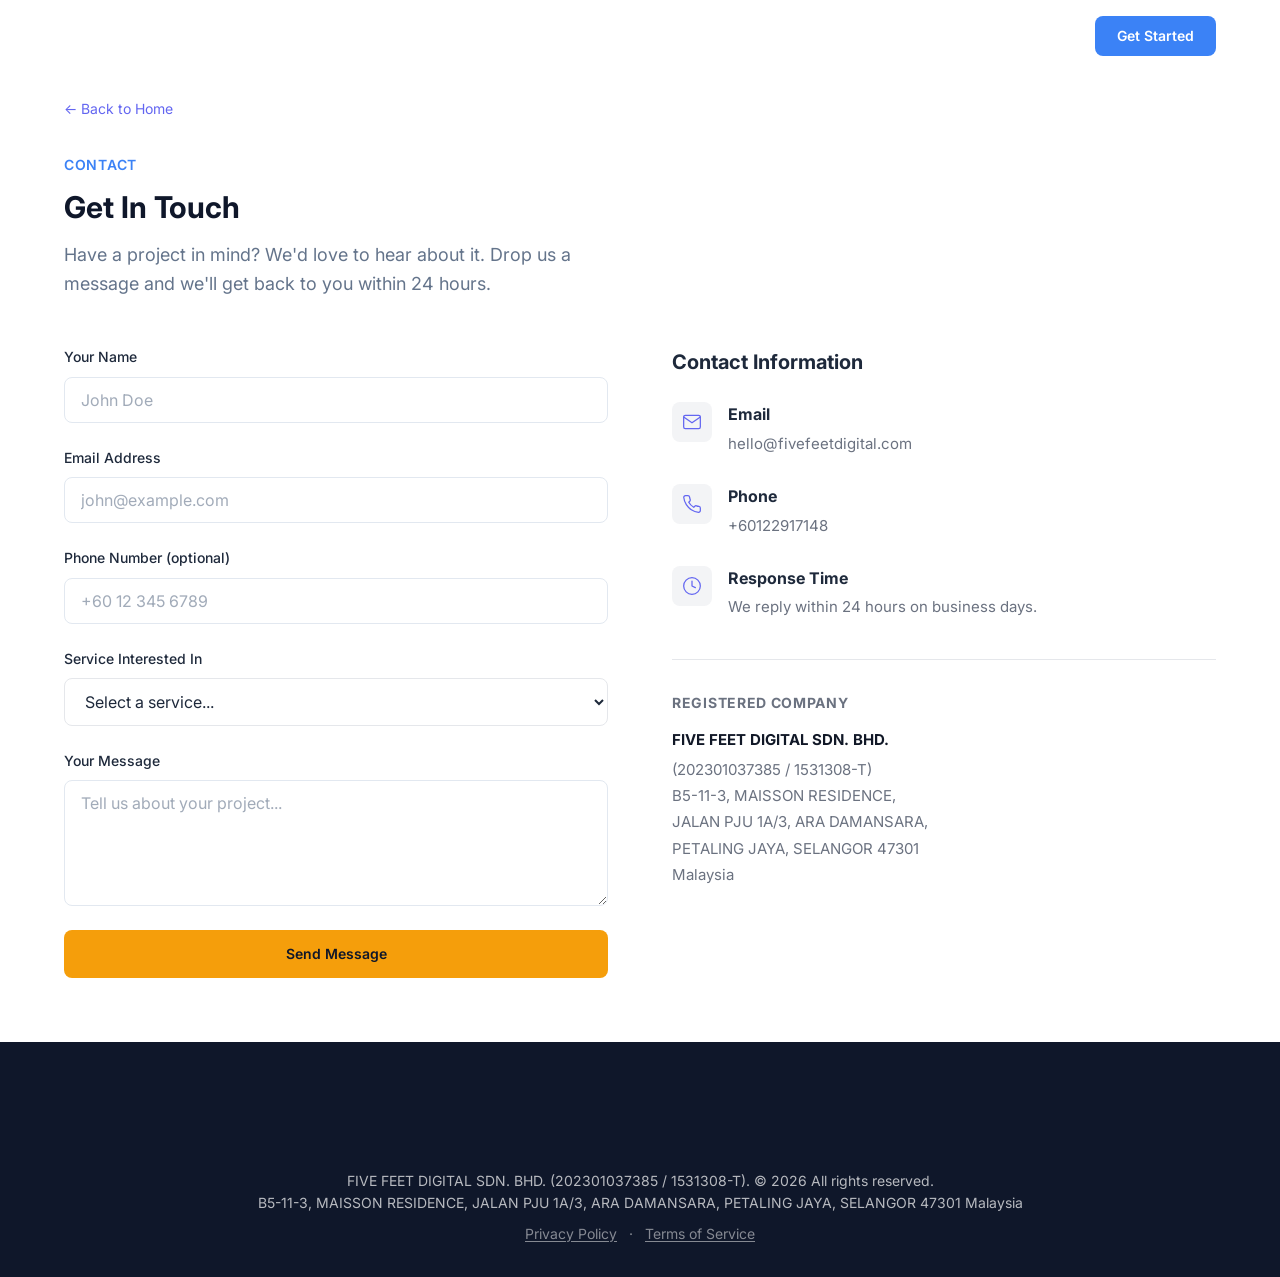
==== contact.html @ aad190e7 "updated footer" ====
<!DOCTYPE html>
<html lang="en">
<head>
  <meta charset="UTF-8">
  <meta name="viewport" content="width=device-width, initial-scale=1.0">
  <title>Contact Us — Five Feet Digital</title>
  <meta name="description" content="Get in touch with Five Feet Digital. We'd love to hear about your project.">
  <link rel="preconnect" href="https://fonts.googleapis.com">
  <link rel="preconnect" href="https://fonts.gstatic.com" crossorigin>
  <link href="https://fonts.googleapis.com/css2?family=Inter:wght@400;500;600;700&display=swap" rel="stylesheet">
  <link rel="stylesheet" href="style.css">
  <style>
    .contact-page {
      padding: 6rem 0 4rem;
      min-height: 100vh;
    }
    .contact-page__header {
      margin-bottom: 3rem;
    }
    .contact-page__grid {
      display: grid;
      grid-template-columns: 1fr 1fr;
      gap: 4rem;
      align-items: start;
    }
    @media (max-width: 768px) {
      .contact-page__grid {
        grid-template-columns: 1fr;
        gap: 2.5rem;
      }
    }
    .contact-page__info h2 {
      font-size: 1.25rem;
      margin-bottom: 1.5rem;
    }
    .contact-page__info-item {
      display: flex;
      gap: 1rem;
      margin-bottom: 1.75rem;
    }
    .contact-page__info-icon {
      flex-shrink: 0;
      width: 2.5rem;
      height: 2.5rem;
      border-radius: 0.5rem;
      background: var(--color-surface, #f3f4f6);
      display: flex;
      align-items: center;
      justify-content: center;
      color: var(--color-primary, #6366f1);
    }
    .contact-page__info-item strong {
      display: block;
      margin-bottom: 0.25rem;
    }
    .contact-page__info-item p,
    .contact-page__info-item a {
      color: var(--color-text-muted, #6b7280);
      font-size: 0.9375rem;
      line-height: 1.6;
      text-decoration: none;
    }
    .contact-page__info-item a:hover {
      color: var(--color-primary, #6366f1);
    }
    .contact-page__company {
      margin-top: 2.5rem;
      padding-top: 2rem;
      border-top: 1px solid var(--color-border, #e5e7eb);
    }
    .contact-page__company h3 {
      font-size: 0.875rem;
      text-transform: uppercase;
      letter-spacing: 0.05em;
      color: var(--color-text-muted, #6b7280);
      margin-bottom: 0.75rem;
    }
    .contact-page__company address {
      font-style: normal;
      font-size: 0.9375rem;
      line-height: 1.75;
      color: var(--color-text-muted, #6b7280);
    }
    .contact-page__company address strong {
      color: var(--color-text, #111827);
      display: block;
      margin-bottom: 0.25rem;
    }
    .back-link {
      display: inline-flex;
      align-items: center;
      gap: 0.4rem;
      margin-bottom: 2rem;
      font-size: var(--fs-sm);
      color: var(--color-primary, #6366f1);
      text-decoration: none;
    }
    .back-link:hover {
      text-decoration: underline;
    }
  </style>
</head>
<body>

  <header class="header">
    <nav class="nav container">
      <a href="index.html" class="nav__logo">Five Feet Digital</a>
      <div class="nav__menu" id="nav-menu">
        <ul class="nav__list">
          <li><a href="index.html#services" class="nav__link">Services</a></li>
          <li><a href="index.html#about" class="nav__link">About</a></li>
          <li><a href="index.html#process" class="nav__link">Process</a></li>
          <li><a href="index.html#work" class="nav__link">Work</a></li>
          <li><a href="contact.html" class="nav__link">Contact</a></li>
        </ul>
        <a href="contact.html" class="btn btn--primary nav__cta">Get Started</a>
      </div>
      <button class="nav__toggle" id="nav-toggle" aria-label="Toggle menu">
        <span></span>
        <span></span>
        <span></span>
      </button>
    </nav>
  </header>

  <main class="contact-page">
    <div class="container">
      <a href="index.html" class="back-link">&#8592; Back to Home</a>
      <div class="contact-page__header">
        <span class="section__tag">Contact</span>
        <h1 class="section__title">Get In Touch</h1>
        <p class="section__subtitle" style="max-width: 520px;">Have a project in mind? We'd love to hear about it. Drop us a message and we'll get back to you within 24 hours.</p>
      </div>

      <div class="contact-page__grid">
        <!-- Contact Form -->
        <form class="contact__form" id="contact-form" action="#" method="POST">
          <div class="form__group">
            <label for="name">Your Name</label>
            <input type="text" id="name" name="name" placeholder="John Doe" required>
          </div>
          <div class="form__group">
            <label for="email">Email Address</label>
            <input type="email" id="email" name="email" placeholder="john@example.com" required>
          </div>
          <div class="form__group">
            <label for="phone">Phone Number (optional)</label>
            <input type="tel" id="phone" name="phone" placeholder="+60 12 345 6789">
          </div>
          <div class="form__group">
            <label for="service">Service Interested In</label>
            <select id="service" name="service" style="width:100%; padding: 0.75rem 1rem; border: 1px solid var(--color-border, #e5e7eb); border-radius: 0.5rem; font-size: 1rem; font-family: inherit; background: #fff; color: inherit;">
              <option value="">Select a service...</option>
              <option value="web-design">Web Design</option>
              <option value="seo">Search Engine Optimisation (SEO)</option>
              <option value="digital-marketing">Digital Marketing</option>
              <option value="social-media">Social Media Management</option>
              <option value="other">Other / Not Sure</option>
            </select>
          </div>
          <div class="form__group">
            <label for="message">Your Message</label>
            <textarea id="message" name="message" rows="5" placeholder="Tell us about your project..." required></textarea>
          </div>
          <button type="submit" class="btn btn--accent btn--full">Send Message</button>
        </form>

        <!-- Contact Info -->
        <div class="contact-page__info">
          <h2>Contact Information</h2>

          <div class="contact-page__info-item">
            <div class="contact-page__info-icon">
              <svg width="20" height="20" viewBox="0 0 24 24" fill="none" stroke="currentColor" stroke-width="1.5" stroke-linecap="round" stroke-linejoin="round">
                <path d="M4 4h16c1.1 0 2 .9 2 2v12c0 1.1-.9 2-2 2H4c-1.1 0-2-.9-2-2V6c0-1.1.9-2 2-2z"></path>
                <polyline points="22,6 12,13 2,6"></polyline>
              </svg>
            </div>
            <div>
              <strong>Email</strong>
              <p><a href="mailto:hello@fivefeetdigital.com">hello@fivefeetdigital.com</a></p>
            </div>
          </div>

          <div class="contact-page__info-item">
            <div class="contact-page__info-icon">
              <svg width="20" height="20" viewBox="0 0 24 24" fill="none" stroke="currentColor" stroke-width="1.5" stroke-linecap="round" stroke-linejoin="round">
                <path d="M22 16.92v3a2 2 0 0 1-2.18 2 19.79 19.79 0 0 1-8.63-3.07 19.5 19.5 0 0 1-6-6 19.79 19.79 0 0 1-3.07-8.67A2 2 0 0 1 4.11 2h3a2 2 0 0 1 2 1.72 12.84 12.84 0 0 0 .7 2.81 2 2 0 0 1-.45 2.11L8.09 9.91a16 16 0 0 0 6 6l1.27-1.27a2 2 0 0 1 2.11-.45 12.84 12.84 0 0 0 2.81.7A2 2 0 0 1 22 16.92z"></path>
              </svg>
            </div>
            <div>
              <strong>Phone</strong>
              <p><a href="tel:+60122917148">+60122917148</a></p>
            </div>
          </div>

          <div class="contact-page__info-item">
            <div class="contact-page__info-icon">
              <svg width="20" height="20" viewBox="0 0 24 24" fill="none" stroke="currentColor" stroke-width="1.5" stroke-linecap="round" stroke-linejoin="round">
                <circle cx="12" cy="12" r="10"></circle>
                <polyline points="12 6 12 12 16 14"></polyline>
              </svg>
            </div>
            <div>
              <strong>Response Time</strong>
              <p>We reply within 24 hours on business days.</p>
            </div>
          </div>

          <div class="contact-page__company">
            <h3>Registered Company</h3>
            <address>
              <strong>FIVE FEET DIGITAL SDN. BHD.</strong>
              (202301037385 / 1531308-T)<br>
              B5-11-3, MAISSON RESIDENCE,<br>
              JALAN PJU 1A/3, ARA DAMANSARA,<br>
              PETALING JAYA, SELANGOR 47301<br>
              Malaysia
            </address>
          </div>
        </div>
      </div>
    </div>
  </main>

  <footer class="footer">
    <div class="footer__bottom container">
      <p>FIVE FEET DIGITAL SDN. BHD. (202301037385 / 1531308-T). &copy; 2026 All rights reserved.</p>
      <p>B5-11-3, MAISSON RESIDENCE, JALAN PJU 1A/3, ARA DAMANSARA, PETALING JAYA, SELANGOR 47301 Malaysia</p>
      <p class="footer__legal">
        <a href="privacy-policy.html">Privacy Policy</a>
        <span aria-hidden="true">·</span>
        <a href="terms-of-service.html">Terms of Service</a>
      </p>
    </div>
  </footer>

  <script src="script.js"></script>
</body>
</html>
---- style.css ----
/* ===== Custom Properties ===== */
:root {
  --clr-primary: #0f172a;
  --clr-primary-light: #1e293b;
  --clr-accent: #3b82f6;
  --clr-accent-dark: #2563eb;
  --clr-accent-warm: #f59e0b;
  --clr-accent-warm-dark: #d97706;
  --clr-bg: #f8fafc;
  --clr-bg-alt: #f1f5f9;
  --clr-text: #1e293b;
  --clr-text-muted: #64748b;
  --clr-white: #ffffff;
  --clr-border: #e2e8f0;

  --ff-body: 'Inter', -apple-system, BlinkMacSystemFont, 'Segoe UI', sans-serif;

  --fs-xs: 0.75rem;
  --fs-sm: 0.875rem;
  --fs-base: 1rem;
  --fs-lg: 1.125rem;
  --fs-xl: 1.25rem;
  --fs-2xl: 1.5rem;
  --fs-3xl: 1.875rem;
  --fs-4xl: 2.25rem;
  --fs-5xl: 3rem;
  --fs-6xl: 3.75rem;

  --fw-normal: 400;
  --fw-medium: 500;
  --fw-semibold: 600;
  --fw-bold: 700;

  --space-xs: 0.5rem;
  --space-sm: 0.75rem;
  --space-md: 1rem;
  --space-lg: 1.5rem;
  --space-xl: 2rem;
  --space-2xl: 3rem;
  --space-3xl: 4rem;
  --space-4xl: 6rem;
  --space-5xl: 8rem;

  --radius-sm: 0.375rem;
  --radius-md: 0.5rem;
  --radius-lg: 0.75rem;
  --radius-xl: 1rem;
  --radius-full: 9999px;

  --shadow-sm: 0 1px 2px rgba(0, 0, 0, 0.05);
  --shadow-md: 0 4px 6px -1px rgba(0, 0, 0, 0.1), 0 2px 4px -2px rgba(0, 0, 0, 0.1);
  --shadow-lg: 0 10px 15px -3px rgba(0, 0, 0, 0.1), 0 4px 6px -4px rgba(0, 0, 0, 0.1);
  --shadow-xl: 0 20px 25px -5px rgba(0, 0, 0, 0.1), 0 8px 10px -6px rgba(0, 0, 0, 0.1);

  --transition: 0.3s ease;
}

/* ===== Reset ===== */
*,
*::before,
*::after {
  margin: 0;
  padding: 0;
  box-sizing: border-box;
}

html {
  scroll-behavior: smooth;
  scroll-padding-top: 5rem;
}

body {
  font-family: var(--ff-body);
  font-size: var(--fs-base);
  line-height: 1.6;
  color: var(--clr-text);
  background-color: var(--clr-white);
  -webkit-font-smoothing: antialiased;
  -moz-osx-font-smoothing: grayscale;
}

img {
  max-width: 100%;
  display: block;
}

a {
  text-decoration: none;
  color: inherit;
}

ul {
  list-style: none;
}

/* ===== Utilities ===== */
.container {
  max-width: 1200px;
  margin: 0 auto;
  padding: 0 1.5rem;
}

.text-gradient {
  background: linear-gradient(135deg, var(--clr-accent), var(--clr-accent-warm));
  -webkit-background-clip: text;
  -webkit-text-fill-color: transparent;
  background-clip: text;
}

/* ===== Focus Styles ===== */
:focus-visible {
  outline: 2px solid var(--clr-accent);
  outline-offset: 2px;
}

/* ===== Buttons ===== */
.btn {
  display: inline-flex;
  align-items: center;
  justify-content: center;
  padding: 0.75rem 1.75rem;
  border-radius: var(--radius-md);
  font-family: var(--ff-body);
  font-size: var(--fs-sm);
  font-weight: var(--fw-semibold);
  cursor: pointer;
  transition: all var(--transition);
  border: 2px solid transparent;
  text-align: center;
  line-height: 1.4;
}

.btn--primary {
  background-color: var(--clr-accent);
  color: var(--clr-white);
}

.btn--primary:hover {
  background-color: var(--clr-accent-dark);
  transform: translateY(-1px);
  box-shadow: var(--shadow-md);
}

.btn--accent {
  background-color: var(--clr-accent-warm);
  color: var(--clr-primary);
}

.btn--accent:hover {
  background-color: var(--clr-accent-warm-dark);
  transform: translateY(-1px);
  box-shadow: var(--shadow-md);
}

.btn--outline {
  background: transparent;
  border-color: var(--clr-border);
  color: var(--clr-text);
}

.btn--outline:hover {
  border-color: var(--clr-accent);
  color: var(--clr-accent);
  transform: translateY(-1px);
}

.btn--white {
  background-color: var(--clr-white);
  color: var(--clr-primary);
}

.btn--white:hover {
  background-color: var(--clr-bg);
  transform: translateY(-1px);
  box-shadow: var(--shadow-lg);
}

.btn--full {
  width: 100%;
}

/* ===== Section Styles ===== */
.section {
  padding: var(--space-4xl) 0;
}

.section__header {
  text-align: center;
  max-width: 600px;
  margin: 0 auto var(--space-3xl);
}

.section__tag {
  display: inline-block;
  font-size: var(--fs-sm);
  font-weight: var(--fw-semibold);
  color: var(--clr-accent);
  text-transform: uppercase;
  letter-spacing: 0.05em;
  margin-bottom: var(--space-sm);
}

.section__title {
  font-size: var(--fs-3xl);
  font-weight: var(--fw-bold);
  color: var(--clr-primary);
  line-height: 1.2;
  margin-bottom: var(--space-md);
}

.section__subtitle {
  font-size: var(--fs-lg);
  color: var(--clr-text-muted);
}

/* ===== Navigation ===== */
.header {
  position: fixed;
  top: 0;
  left: 0;
  width: 100%;
  z-index: 1000;
  padding: 1rem 0;
  transition: all var(--transition);
}

.header.scrolled {
  background-color: rgba(255, 255, 255, 0.95);
  backdrop-filter: blur(10px);
  -webkit-backdrop-filter: blur(10px);
  box-shadow: var(--shadow-sm);
  padding: 0.75rem 0;
}

.nav {
  display: flex;
  align-items: center;
  justify-content: space-between;
}

.nav__logo {
  font-size: var(--fs-xl);
  font-weight: var(--fw-bold);
  color: var(--clr-white);
  transition: color var(--transition);
}

.header.scrolled .nav__logo {
  color: var(--clr-primary);
}

.nav__menu {
  display: flex;
  align-items: center;
  gap: var(--space-xl);
}

.nav__list {
  display: flex;
  gap: var(--space-lg);
}

.nav__link {
  font-size: var(--fs-sm);
  font-weight: var(--fw-medium);
  color: rgba(255, 255, 255, 0.8);
  transition: color var(--transition);
  position: relative;
}

.nav__link::after {
  content: '';
  position: absolute;
  bottom: -4px;
  left: 0;
  width: 0;
  height: 2px;
  background: var(--clr-accent);
  transition: width var(--transition);
}

.nav__link:hover::after {
  width: 100%;
}

.nav__link:hover {
  color: var(--clr-white);
}

.header.scrolled .nav__link {
  color: var(--clr-text-muted);
}

.header.scrolled .nav__link:hover {
  color: var(--clr-primary);
}

.nav__cta {
  padding: 0.5rem 1.25rem;
}

.nav__toggle {
  display: none;
  flex-direction: column;
  gap: 5px;
  background: none;
  border: none;
  cursor: pointer;
  padding: 4px;
  z-index: 1001;
}

.nav__toggle span {
  display: block;
  width: 24px;
  height: 2px;
  background-color: var(--clr-white);
  transition: all var(--transition);
  transform-origin: center;
}

.header.scrolled .nav__toggle span {
  background-color: var(--clr-primary);
}

/* ===== Hero ===== */
.hero {
  position: relative;
  min-height: 100vh;
  display: flex;
  align-items: center;
  background: linear-gradient(135deg, var(--clr-primary) 0%, #1a1a3e 50%, #0c1445 100%);
  overflow: hidden;
  padding: var(--space-5xl) 0 var(--space-4xl);
}

.hero__container {
  display: grid;
  grid-template-columns: 1fr 1fr;
  gap: var(--space-3xl);
  align-items: center;
  position: relative;
  z-index: 2;
}

.hero__title {
  font-size: var(--fs-5xl);
  font-weight: var(--fw-bold);
  color: var(--clr-white);
  line-height: 1.1;
  margin-bottom: var(--space-lg);
}

.hero__subtitle {
  font-size: var(--fs-lg);
  color: rgba(255, 255, 255, 0.7);
  margin-bottom: var(--space-xl);
  max-width: 500px;
  line-height: 1.7;
}

.hero__actions {
  display: flex;
  gap: var(--space-md);
  flex-wrap: wrap;
}

.hero__actions .btn--outline {
  border-color: rgba(255, 255, 255, 0.3);
  color: var(--clr-white);
}

.hero__actions .btn--outline:hover {
  border-color: var(--clr-white);
  color: var(--clr-white);
}

/* Hero Decorative Shapes */
.hero__visual {
  position: relative;
  width: 100%;
  height: 400px;
}

.hero__shape {
  position: absolute;
  border-radius: 50%;
  filter: blur(60px);
  opacity: 0.4;
  animation: float 6s ease-in-out infinite;
}

.hero__shape--1 {
  width: 300px;
  height: 300px;
  background: var(--clr-accent);
  top: 10%;
  right: 10%;
  animation-delay: 0s;
}

.hero__shape--2 {
  width: 200px;
  height: 200px;
  background: var(--clr-accent-warm);
  bottom: 10%;
  right: 30%;
  animation-delay: -2s;
}

.hero__shape--3 {
  width: 150px;
  height: 150px;
  background: #8b5cf6;
  top: 40%;
  right: 50%;
  animation-delay: -4s;
}

@keyframes float {
  0%,
  100% {
    transform: translateY(0) scale(1);
  }
  50% {
    transform: translateY(-20px) scale(1.05);
  }
}

/* ===== Services ===== */
.services {
  background-color: var(--clr-bg);
}

.services__grid {
  display: grid;
  grid-template-columns: repeat(3, 1fr);
  gap: var(--space-xl);
}

.service-card {
  background: var(--clr-white);
  border-radius: var(--radius-lg);
  padding: var(--space-2xl);
  transition: all var(--transition);
  border: 1px solid var(--clr-border);
}

.service-card:hover {
  transform: translateY(-4px);
  box-shadow: var(--shadow-xl);
  border-color: transparent;
}

.service-card__icon {
  width: 56px;
  height: 56px;
  border-radius: var(--radius-lg);
  background: linear-gradient(135deg, rgba(59, 130, 246, 0.1), rgba(245, 158, 11, 0.1));
  display: flex;
  align-items: center;
  justify-content: center;
  color: var(--clr-accent);
  margin-bottom: var(--space-lg);
}

.service-card__title {
  font-size: var(--fs-xl);
  font-weight: var(--fw-semibold);
  margin-bottom: var(--space-sm);
}

.service-card__desc {
  color: var(--clr-text-muted);
  font-size: var(--fs-sm);
  line-height: 1.7;
}

/* ===== About ===== */
.about__container {
  display: grid;
  grid-template-columns: 1fr 1fr;
  gap: var(--space-4xl);
  align-items: center;
}

.about__content .section__tag,
.about__content .section__title {
  text-align: left;
}

.about__content p {
  color: var(--clr-text-muted);
  margin-bottom: var(--space-md);
  line-height: 1.8;
}

.about__stats {
  display: grid;
  grid-template-columns: 1fr 1fr;
  gap: var(--space-xl);
}

.stat {
  background: var(--clr-bg);
  border-radius: var(--radius-lg);
  padding: var(--space-xl);
  text-align: center;
  transition: all var(--transition);
}

.stat:hover {
  background: var(--clr-white);
  box-shadow: var(--shadow-md);
}

.stat__number {
  font-size: var(--fs-4xl);
  font-weight: var(--fw-bold);
  color: var(--clr-primary);
  display: inline;
}

.stat__suffix {
  font-size: var(--fs-4xl);
  font-weight: var(--fw-bold);
  color: var(--clr-accent);
}

.stat__label {
  display: block;
  font-size: var(--fs-sm);
  color: var(--clr-text-muted);
  margin-top: var(--space-xs);
}

/* ===== Process ===== */
.process {
  background-color: var(--clr-bg);
}

.process__timeline {
  display: grid;
  grid-template-columns: repeat(4, 1fr);
  gap: var(--space-xl);
  position: relative;
}

.process__timeline::before {
  content: '';
  position: absolute;
  top: 68px;
  left: 12.5%;
  right: 12.5%;
  height: 2px;
  background: linear-gradient(90deg, var(--clr-accent), var(--clr-accent-warm));
}

.process__step {
  text-align: center;
  position: relative;
}

.process__number {
  font-size: var(--fs-xs);
  font-weight: var(--fw-bold);
  color: var(--clr-accent);
  margin-bottom: var(--space-sm);
  letter-spacing: 0.1em;
}

.process__icon {
  width: 64px;
  height: 64px;
  border-radius: 50%;
  background: var(--clr-white);
  border: 2px solid var(--clr-accent);
  display: flex;
  align-items: center;
  justify-content: center;
  color: var(--clr-accent);
  margin: 0 auto var(--space-lg);
  position: relative;
  z-index: 2;
  transition: all var(--transition);
}

.process__step:hover .process__icon {
  background: var(--clr-accent);
  color: var(--clr-white);
}

.process__step h3 {
  font-size: var(--fs-lg);
  font-weight: var(--fw-semibold);
  margin-bottom: var(--space-xs);
}

.process__step p {
  font-size: var(--fs-sm);
  color: var(--clr-text-muted);
  line-height: 1.7;
}

/* ===== Work / Portfolio ===== */
.work__grid {
  display: grid;
  grid-template-columns: repeat(3, 1fr);
  gap: var(--space-xl);
}

.work-card {
  position: relative;
  border-radius: var(--radius-lg);
  overflow: hidden;
  height: 280px;
  background: var(--card-gradient);
  cursor: pointer;
  transition: all var(--transition);
}

.work-card__overlay {
  position: absolute;
  inset: 0;
  background: linear-gradient(to top, rgba(15, 23, 42, 0.9) 0%, rgba(15, 23, 42, 0) 60%);
  display: flex;
  flex-direction: column;
  justify-content: flex-end;
  padding: var(--space-xl);
  transition: all var(--transition);
}

.work-card:hover .work-card__overlay {
  background: linear-gradient(to top, rgba(15, 23, 42, 0.95) 0%, rgba(15, 23, 42, 0.3) 100%);
}

.work-card:hover {
  transform: translateY(-4px);
  box-shadow: var(--shadow-xl);
}

.work-card__tag {
  display: inline-block;
  font-size: var(--fs-xs);
  font-weight: var(--fw-semibold);
  color: var(--clr-accent-warm);
  text-transform: uppercase;
  letter-spacing: 0.05em;
  margin-bottom: var(--space-xs);
}

.work-card__title {
  font-size: var(--fs-xl);
  color: var(--clr-white);
  font-weight: var(--fw-semibold);
  margin-bottom: var(--space-xs);
}

.work-card__desc {
  font-size: var(--fs-sm);
  color: rgba(255, 255, 255, 0.7);
  opacity: 0;
  transform: translateY(10px);
  transition: all var(--transition);
}

.work-card:hover .work-card__desc {
  opacity: 1;
  transform: translateY(0);
}

/* ===== Testimonials ===== */
.testimonials {
  background-color: var(--clr-bg);
}

.testimonials__grid {
  display: grid;
  grid-template-columns: repeat(3, 1fr);
  gap: var(--space-xl);
}

.testimonial-card {
  background: var(--clr-white);
  border-radius: var(--radius-lg);
  padding: var(--space-2xl);
  border: 1px solid var(--clr-border);
  transition: all var(--transition);
}

.testimonial-card:hover {
  box-shadow: var(--shadow-lg);
  border-color: transparent;
}

.testimonial-card__stars {
  color: var(--clr-accent-warm);
  font-size: var(--fs-lg);
  margin-bottom: var(--space-md);
  display: flex;
  gap: 2px;
}

.testimonial-card__quote {
  font-size: var(--fs-sm);
  color: var(--clr-text-muted);
  line-height: 1.8;
  margin-bottom: var(--space-xl);
  font-style: italic;
}

.testimonial-card__author {
  display: flex;
  align-items: center;
  gap: var(--space-md);
}

.testimonial-card__avatar {
  width: 44px;
  height: 44px;
  border-radius: 50%;
  background: linear-gradient(135deg, var(--clr-accent), var(--clr-accent-warm));
  display: flex;
  align-items: center;
  justify-content: center;
  color: var(--clr-white);
  font-size: var(--fs-sm);
  font-weight: var(--fw-semibold);
  flex-shrink: 0;
}

.testimonial-card__author strong {
  display: block;
  font-size: var(--fs-sm);
  font-weight: var(--fw-semibold);
}

.testimonial-card__author span {
  font-size: var(--fs-xs);
  color: var(--clr-text-muted);
}

/* ===== CTA Banner ===== */
.cta-banner {
  background: linear-gradient(135deg, var(--clr-primary), #1e3a5f, var(--clr-accent));
  padding: var(--space-4xl) 0;
}

.cta-banner__container {
  text-align: center;
}

.cta-banner__title {
  font-size: var(--fs-3xl);
  color: var(--clr-white);
  font-weight: var(--fw-bold);
  margin-bottom: var(--space-md);
}

.cta-banner__subtitle {
  font-size: var(--fs-lg);
  color: rgba(255, 255, 255, 0.7);
  margin-bottom: var(--space-xl);
}

/* ===== Contact ===== */
.contact__container {
  display: grid;
  grid-template-columns: 1.2fr 0.8fr;
  gap: var(--space-3xl);
}

.contact__form {
  display: flex;
  flex-direction: column;
  gap: var(--space-lg);
}

.form__group {
  display: flex;
  flex-direction: column;
  gap: var(--space-xs);
}

.form__group label {
  font-size: var(--fs-sm);
  font-weight: var(--fw-medium);
  color: var(--clr-text);
}

.form__group input,
.form__group textarea {
  padding: 0.75rem 1rem;
  border: 1px solid var(--clr-border);
  border-radius: var(--radius-md);
  font-family: var(--ff-body);
  font-size: var(--fs-base);
  color: var(--clr-text);
  transition: border-color var(--transition), box-shadow var(--transition);
  outline: none;
  resize: vertical;
  background: var(--clr-white);
}

.form__group input:focus,
.form__group textarea:focus {
  border-color: var(--clr-accent);
  box-shadow: 0 0 0 3px rgba(59, 130, 246, 0.1);
}

.form__group input::placeholder,
.form__group textarea::placeholder {
  color: var(--clr-text-muted);
  opacity: 0.6;
}

.contact__info {
  display: flex;
  flex-direction: column;
  gap: var(--space-xl);
  padding-top: var(--space-md);
}

.contact__info-item {
  display: flex;
  align-items: flex-start;
  gap: var(--space-md);
}

.contact__info-icon {
  width: 44px;
  height: 44px;
  border-radius: var(--radius-lg);
  background: var(--clr-bg);
  display: flex;
  align-items: center;
  justify-content: center;
  color: var(--clr-accent);
  flex-shrink: 0;
}

.contact__info-item strong {
  display: block;
  font-size: var(--fs-sm);
  font-weight: var(--fw-semibold);
  margin-bottom: 2px;
}

.contact__info-item p {
  font-size: var(--fs-sm);
  color: var(--clr-text-muted);
}

.contact__socials {
  display: flex;
  gap: var(--space-md);
  margin-top: var(--space-md);
}

.contact__social {
  width: 40px;
  height: 40px;
  border-radius: var(--radius-md);
  background: var(--clr-bg);
  display: flex;
  align-items: center;
  justify-content: center;
  color: var(--clr-text-muted);
  transition: all var(--transition);
}

.contact__social:hover {
  background: var(--clr-accent);
  color: var(--clr-white);
}

/* ===== Footer ===== */
.footer {
  background-color: var(--clr-primary);
  color: rgba(255, 255, 255, 0.7);
  padding-top: var(--space-4xl);
}

.footer__container {
  display: grid;
  grid-template-columns: 1.5fr 1fr 1fr;
  gap: var(--space-3xl);
  padding-bottom: var(--space-3xl);
  border-bottom: 1px solid rgba(255, 255, 255, 0.1);
}

.footer__logo {
  font-size: var(--fs-xl);
  font-weight: var(--fw-bold);
  color: var(--clr-white);
  margin-bottom: var(--space-md);
}

.footer__col p {
  font-size: var(--fs-sm);
  line-height: 1.8;
}

.footer__col h4 {
  font-size: var(--fs-base);
  font-weight: var(--fw-semibold);
  color: var(--clr-white);
  margin-bottom: var(--space-lg);
}

.footer__col ul li {
  margin-bottom: var(--space-sm);
}

.footer__col ul a {
  font-size: var(--fs-sm);
  transition: color var(--transition);
}

.footer__col ul a:hover {
  color: var(--clr-white);
}

.footer__bottom {
  padding: var(--space-xl) 1.5rem;
  text-align: center;
  font-size: var(--fs-sm);
}

.footer__legal {
  margin-top: 0.5rem;
  display: flex;
  justify-content: center;
  gap: 0.75rem;
  opacity: 0.7;
}

.footer__legal a {
  color: inherit;
  text-decoration: underline;
  text-underline-offset: 2px;
}

.footer__legal a:hover {
  opacity: 1;
}

/* ===== Animations ===== */
.fade-in {
  opacity: 0;
  transform: translateY(20px);
  transition: opacity 0.6s ease, transform 0.6s ease;
}

.fade-in.visible {
  opacity: 1;
  transform: translateY(0);
}

/* Stagger fade-in for grid children */
.services__grid .fade-in:nth-child(2) { transition-delay: 0.1s; }
.services__grid .fade-in:nth-child(3) { transition-delay: 0.2s; }

.process__timeline .fade-in:nth-child(2) { transition-delay: 0.1s; }
.process__timeline .fade-in:nth-child(3) { transition-delay: 0.2s; }
.process__timeline .fade-in:nth-child(4) { transition-delay: 0.3s; }

.work__grid .fade-in:nth-child(2) { transition-delay: 0.1s; }
.work__grid .fade-in:nth-child(3) { transition-delay: 0.2s; }
.work__grid .fade-in:nth-child(4) { transition-delay: 0.1s; }
.work__grid .fade-in:nth-child(5) { transition-delay: 0.2s; }
.work__grid .fade-in:nth-child(6) { transition-delay: 0.3s; }

.testimonials__grid .fade-in:nth-child(2) { transition-delay: 0.1s; }
.testimonials__grid .fade-in:nth-child(3) { transition-delay: 0.2s; }

/* Mobile menu overlay */
.nav-overlay {
  position: fixed;
  inset: 0;
  background: rgba(0, 0, 0, 0.5);
  opacity: 0;
  visibility: hidden;
  transition: all var(--transition);
  z-index: 999;
}

.nav-overlay.active {
  opacity: 1;
  visibility: visible;
}

/* ===== Responsive: Tablet ===== */
@media (max-width: 1023px) {
  .hero__container {
    grid-template-columns: 1fr;
    text-align: center;
  }

  .hero__subtitle {
    margin-left: auto;
    margin-right: auto;
  }

  .hero__actions {
    justify-content: center;
  }

  .hero__visual {
    display: none;
  }

  .hero__title {
    font-size: var(--fs-4xl);
  }

  .services__grid {
    grid-template-columns: 1fr;
    max-width: 500px;
    margin-left: auto;
    margin-right: auto;
  }

  .about__container {
    grid-template-columns: 1fr;
    gap: var(--space-2xl);
  }

  .about__content .section__tag,
  .about__content .section__title {
    text-align: center;
  }

  .about__content p {
    text-align: center;
  }

  .process__timeline {
    grid-template-columns: 1fr 1fr;
  }

  .process__timeline::before {
    display: none;
  }

  .work__grid {
    grid-template-columns: repeat(2, 1fr);
  }

  .testimonials__grid {
    grid-template-columns: 1fr;
    max-width: 500px;
    margin-left: auto;
    margin-right: auto;
  }

  .contact__container {
    grid-template-columns: 1fr;
  }

  .footer__container {
    grid-template-columns: 1fr;
    gap: var(--space-2xl);
  }
}

/* ===== Responsive: Mobile ===== */
@media (max-width: 767px) {
  :root {
    --fs-5xl: 2.25rem;
    --fs-4xl: 1.875rem;
    --fs-3xl: 1.5rem;
  }

  .section {
    padding: var(--space-3xl) 0;
  }

  /* Mobile Nav */
  .nav__menu {
    position: fixed;
    top: 0;
    right: -100%;
    width: 80%;
    max-width: 320px;
    height: 100vh;
    background: var(--clr-white);
    flex-direction: column;
    align-items: flex-start;
    padding: 5rem 2rem 2rem;
    transition: right var(--transition);
    box-shadow: var(--shadow-xl);
    z-index: 1000;
  }

  .nav__menu.active {
    right: 0;
  }

  .nav__list {
    flex-direction: column;
    width: 100%;
  }

  .nav__link {
    color: var(--clr-text) !important;
    font-size: var(--fs-lg);
    padding: var(--space-sm) 0;
    display: block;
  }

  .nav__link::after {
    display: none;
  }

  .nav__cta {
    width: 100%;
    text-align: center;
    margin-top: var(--space-md);
  }

  .nav__toggle {
    display: flex;
  }

  .nav__toggle.active span:nth-child(1) {
    transform: rotate(45deg) translate(5px, 5px);
  }

  .nav__toggle.active span:nth-child(2) {
    opacity: 0;
  }

  .nav__toggle.active span:nth-child(3) {
    transform: rotate(-45deg) translate(5px, -5px);
  }

  .nav__toggle.active span {
    background-color: var(--clr-primary) !important;
  }

  /* Hero */
  .hero {
    min-height: 85vh;
  }

  .hero__actions {
    flex-direction: column;
  }

  .hero__actions .btn {
    width: 100%;
  }

  /* Process */
  .process__timeline {
    grid-template-columns: 1fr;
    max-width: 400px;
    margin-left: auto;
    margin-right: auto;
  }

  /* Work */
  .work__grid {
    grid-template-columns: 1fr;
  }

  .work-card {
    height: 240px;
  }

  /* Stats */
  .about__stats {
    grid-template-columns: 1fr 1fr;
  }

  .section__title {
    font-size: var(--fs-2xl);
  }

  .cta-banner__title {
    font-size: var(--fs-2xl);
  }
}
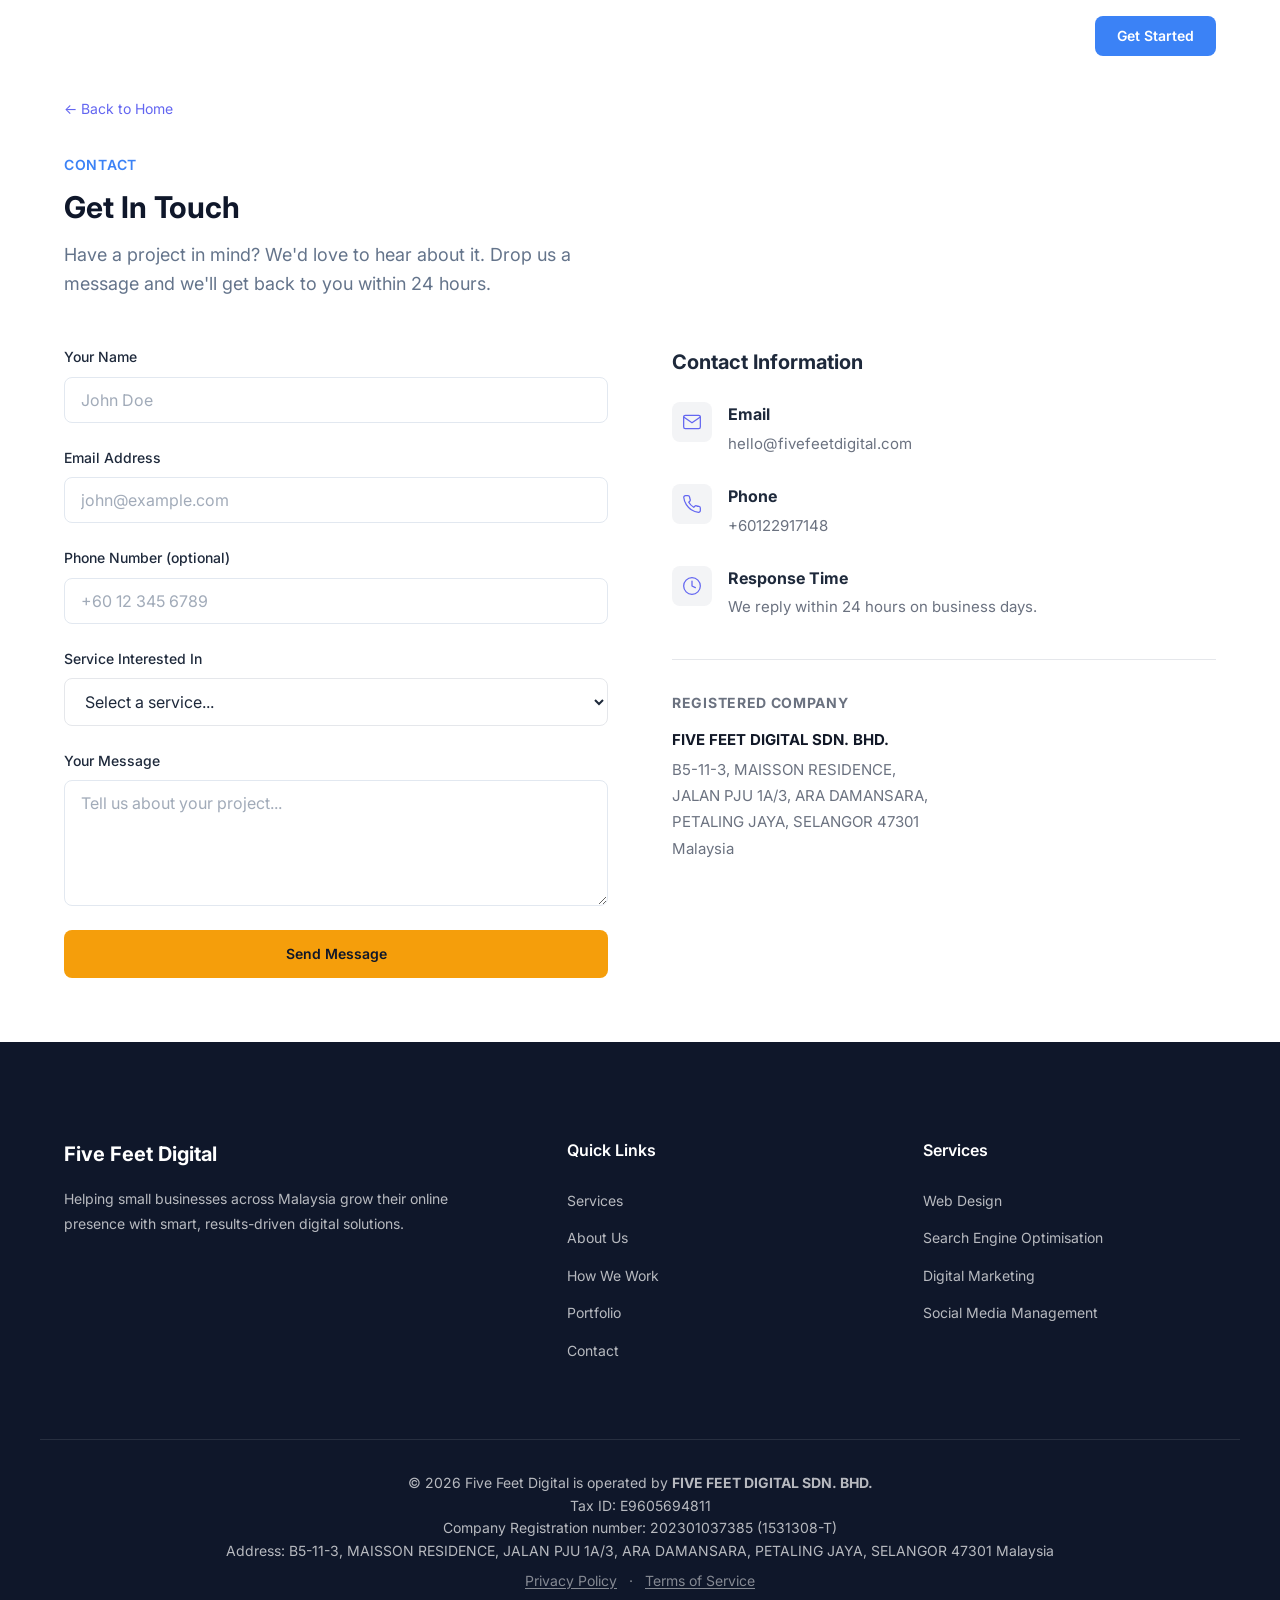
==== commit ba088238: "updated contact" ====
--- a/contact.html
+++ b/contact.html
@@ -211,7 +211,6 @@
             <h3>Registered Company</h3>
             <address>
               <strong>FIVE FEET DIGITAL SDN. BHD.</strong>
-              (202301037385 / 1531308-T)<br>
               B5-11-3, MAISSON RESIDENCE,<br>
               JALAN PJU 1A/3, ARA DAMANSARA,<br>
               PETALING JAYA, SELANGOR 47301<br>
@@ -224,9 +223,36 @@
   </main>
 
   <footer class="footer">
+    <div class="container footer__container">
+      <div class="footer__col">
+        <h3 class="footer__logo">Five Feet Digital</h3>
+        <p>Helping small businesses across Malaysia grow their online presence with smart, results-driven digital solutions.</p>
+      </div>
+      <div class="footer__col">
+        <h4>Quick Links</h4>
+        <ul>
+          <li><a href="index.html#services">Services</a></li>
+          <li><a href="index.html#about">About Us</a></li>
+          <li><a href="index.html#process">How We Work</a></li>
+          <li><a href="index.html#work">Portfolio</a></li>
+          <li><a href="contact.html">Contact</a></li>
+        </ul>
+      </div>
+      <div class="footer__col">
+        <h4>Services</h4>
+        <ul>
+          <li><a href="index.html#services">Web Design</a></li>
+          <li><a href="index.html#services">Search Engine Optimisation</a></li>
+          <li><a href="index.html#services">Digital Marketing</a></li>
+          <li><a href="index.html#services">Social Media Management</a></li>
+        </ul>
+      </div>
+    </div>
     <div class="footer__bottom container">
-      <p>FIVE FEET DIGITAL SDN. BHD. (202301037385 / 1531308-T). &copy; 2026 All rights reserved.</p>
-      <p>B5-11-3, MAISSON RESIDENCE, JALAN PJU 1A/3, ARA DAMANSARA, PETALING JAYA, SELANGOR 47301 Malaysia</p>
+      <p>&copy; 2026 Five Feet Digital is operated by <b>FIVE FEET DIGITAL SDN. BHD.</b></p>
+      <p>Tax ID: E9605694811</p>
+      <p>Company Registration number: 202301037385 (1531308-T)</p>
+      <p>Address: B5-11-3, MAISSON RESIDENCE, JALAN PJU 1A/3, ARA DAMANSARA, PETALING JAYA, SELANGOR 47301 Malaysia</p>
       <p class="footer__legal">
         <a href="privacy-policy.html">Privacy Policy</a>
         <span aria-hidden="true">·</span>
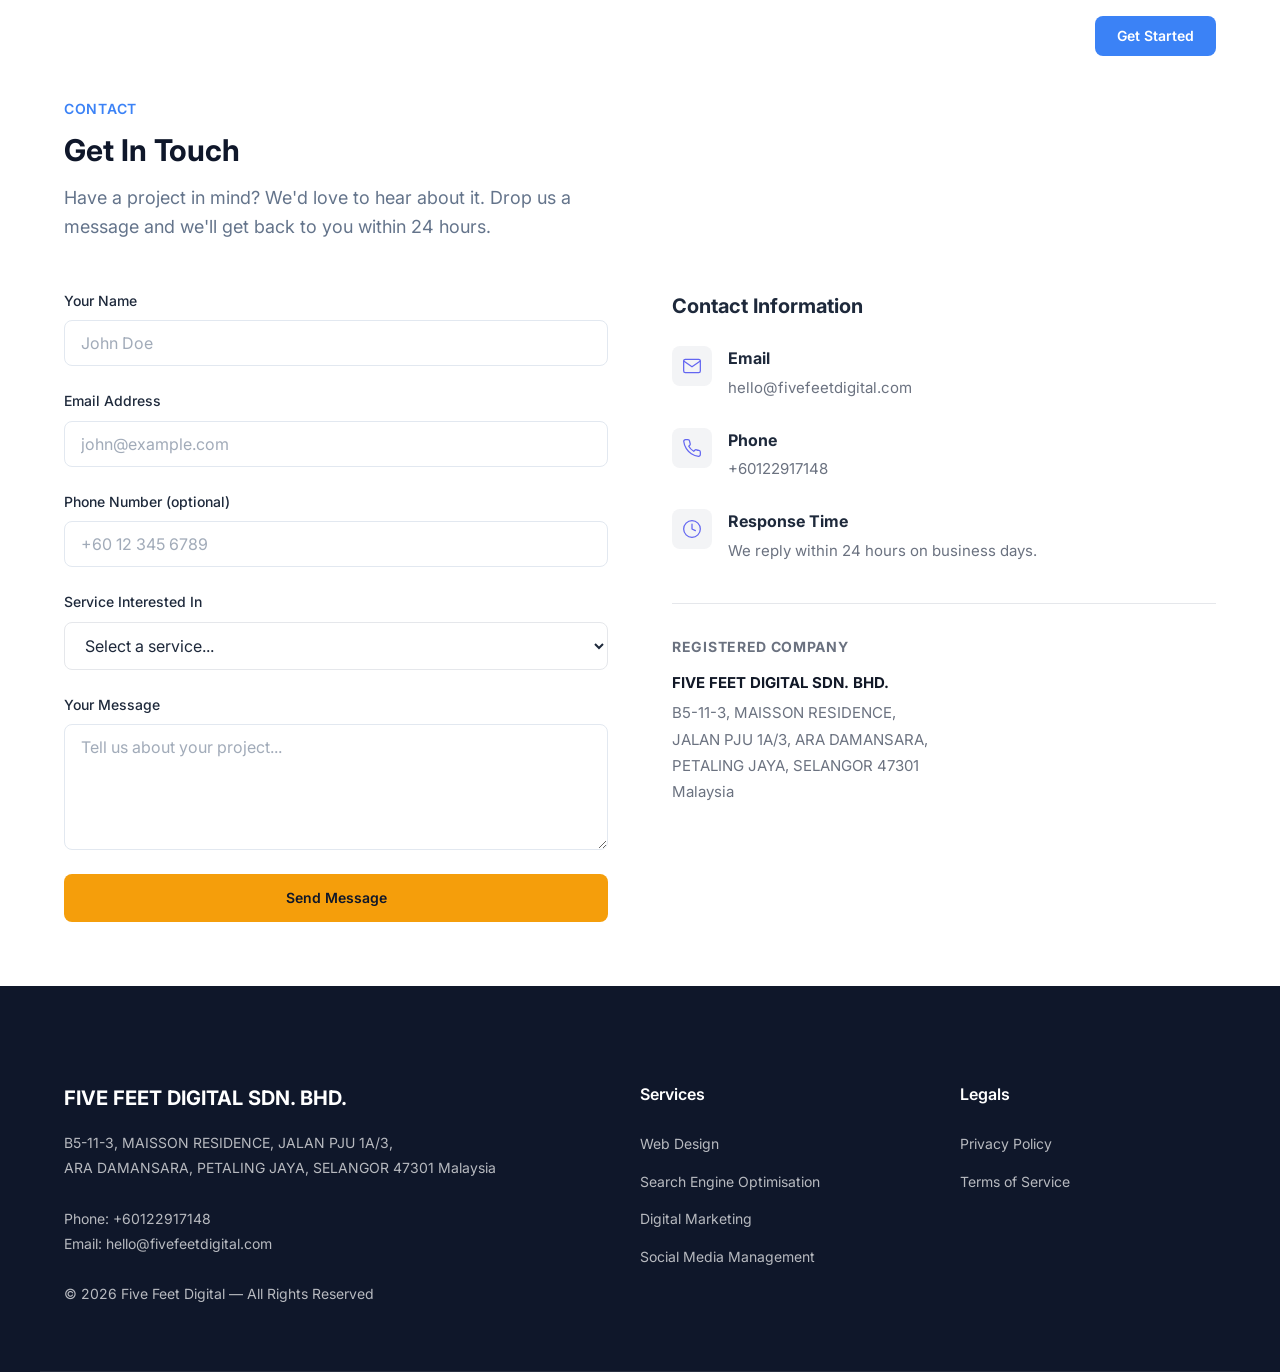
==== commit fc460e4a: "updated header" ====
--- a/contact.html
+++ b/contact.html
@@ -102,9 +102,9 @@
 </head>
 <body>
 
-  <header class="header">
+  <header class="header" id="header">
     <nav class="nav container">
-      <a href="index.html" class="nav__logo">Five Feet Digital</a>
+      <a href="index.html" class="nav__logo">FIVE FEET DIGITAL SDN. BHD.</a>
       <div class="nav__menu" id="nav-menu">
         <ul class="nav__list">
           <li><a href="index.html#services" class="nav__link">Services</a></li>
@@ -125,7 +125,6 @@
 
   <main class="contact-page">
     <div class="container">
-      <a href="index.html" class="back-link">&#8592; Back to Home</a>
       <div class="contact-page__header">
         <span class="section__tag">Contact</span>
         <h1 class="section__title">Get In Touch</h1>
@@ -225,18 +224,13 @@
   <footer class="footer">
     <div class="container footer__container">
       <div class="footer__col">
-        <h3 class="footer__logo">Five Feet Digital</h3>
-        <p>Helping small businesses across Malaysia grow their online presence with smart, results-driven digital solutions.</p>
-      </div>
-      <div class="footer__col">
-        <h4>Quick Links</h4>
-        <ul>
-          <li><a href="index.html#services">Services</a></li>
-          <li><a href="index.html#about">About Us</a></li>
-          <li><a href="index.html#process">How We Work</a></li>
-          <li><a href="index.html#work">Portfolio</a></li>
-          <li><a href="contact.html">Contact</a></li>
-        </ul>
+        <h3 class="footer__logo">FIVE FEET DIGITAL SDN. BHD.</h3>
+        <p>B5-11-3, MAISSON RESIDENCE, JALAN PJU 1A/3, <br>ARA DAMANSARA, PETALING JAYA, SELANGOR 47301 Malaysia</p>
+        <br>
+        <p>Phone: +60122917148</p>
+        <p>Email: hello@fivefeetdigital.com</p>
+        <br>
+        <p>&copy; 2026 Five Feet Digital — All Rights Reserved</p>
       </div>
       <div class="footer__col">
         <h4>Services</h4>
@@ -247,17 +241,13 @@
           <li><a href="index.html#services">Social Media Management</a></li>
         </ul>
       </div>
-    </div>
-    <div class="footer__bottom container">
-      <p>&copy; 2026 Five Feet Digital is operated by <b>FIVE FEET DIGITAL SDN. BHD.</b></p>
-      <p>Tax ID: E9605694811</p>
-      <p>Company Registration number: 202301037385 (1531308-T)</p>
-      <p>Address: B5-11-3, MAISSON RESIDENCE, JALAN PJU 1A/3, ARA DAMANSARA, PETALING JAYA, SELANGOR 47301 Malaysia</p>
-      <p class="footer__legal">
-        <a href="privacy-policy.html">Privacy Policy</a>
-        <span aria-hidden="true">·</span>
-        <a href="terms-of-service.html">Terms of Service</a>
-      </p>
+      <div class="footer__col">
+        <h4>Legals</h4>
+        <ul>
+          <li><a href="privacy-policy.html">Privacy Policy</a></li>
+          <li><a href="terms-of-service.html">Terms of Service</a></li>
+        </ul>
+      </div>
     </div>
   </footer>
 
--- a/style.css
+++ b/style.css
@@ -883,7 +883,7 @@
 
 .footer__container {
   display: grid;
-  grid-template-columns: 1.5fr 1fr 1fr;
+  grid-template-columns: 2fr 1fr 1fr;
   gap: var(--space-3xl);
   padding-bottom: var(--space-3xl);
   border-bottom: 1px solid rgba(255, 255, 255, 0.1);
@@ -923,16 +923,29 @@
 
 .footer__bottom {
   padding: var(--space-xl) 1.5rem;
-  text-align: center;
-  font-size: var(--fs-sm);
+  font-size: var(--fs-sm);
+  display: flex;
+  justify-content: space-between;
+  align-items: flex-end;
+  gap: 1.5rem;
+}
+
+.footer__bottom-details {
+  text-align: left;
+}
+
+.footer__bottom-details p {
+  margin: 0;
 }
 
 .footer__legal {
-  margin-top: 0.5rem;
-  display: flex;
-  justify-content: center;
+  display: flex;
+  flex-direction: column;
+  align-items: flex-end;
   gap: 0.75rem;
   opacity: 0.7;
+  white-space: nowrap;
+  flex-shrink: 0;
 }
 
 .footer__legal a {
@@ -1181,4 +1194,15 @@
   .cta-banner__title {
     font-size: var(--fs-2xl);
   }
-}
+
+  .footer__bottom {
+    flex-direction: column;
+    align-items: flex-start;
+    gap: 1rem;
+  }
+
+  .footer__legal {
+    align-items: flex-start;
+    flex-direction: row;
+  }
+}
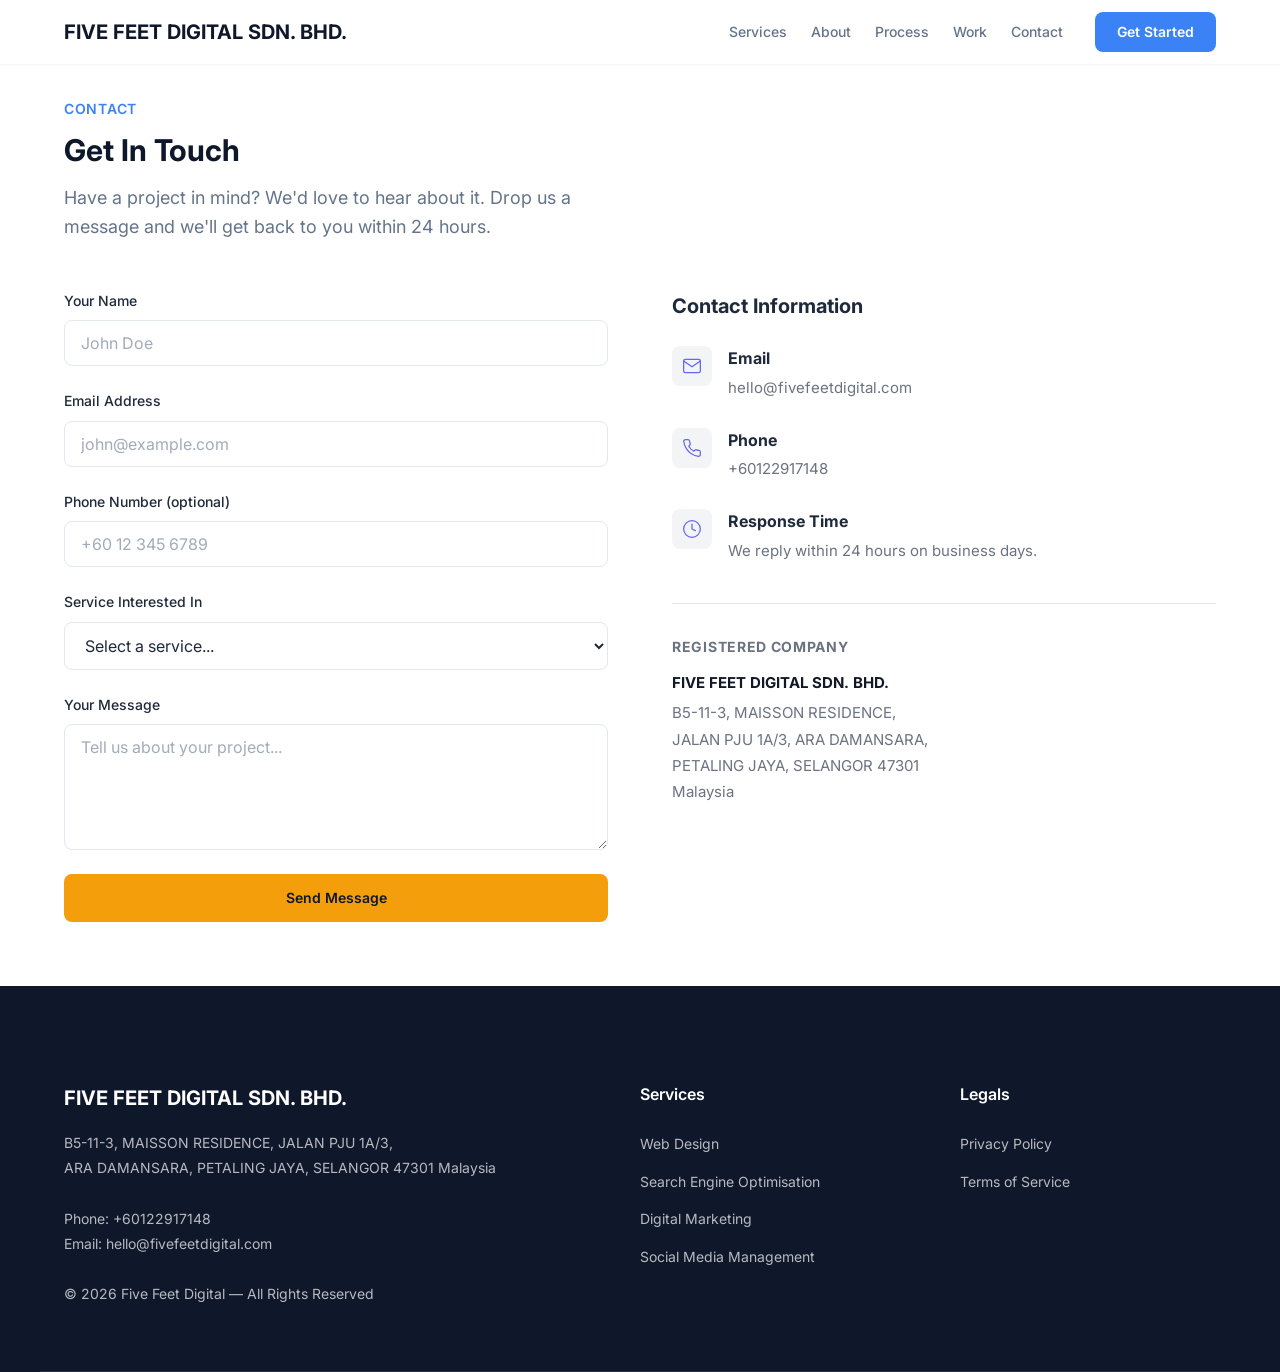
==== commit 77b2c0c0: "removed email link" ====
--- a/contact.html
+++ b/contact.html
@@ -102,7 +102,7 @@
 </head>
 <body>
 
-  <header class="header" id="header">
+  <header class="header scrolled" id="header">
     <nav class="nav container">
       <a href="index.html" class="nav__logo">FIVE FEET DIGITAL SDN. BHD.</a>
       <div class="nav__menu" id="nav-menu">
@@ -177,7 +177,7 @@
             </div>
             <div>
               <strong>Email</strong>
-              <p><a href="mailto:hello@fivefeetdigital.com">hello@fivefeetdigital.com</a></p>
+              <p>hello@fivefeetdigital.com</p>
             </div>
           </div>
 
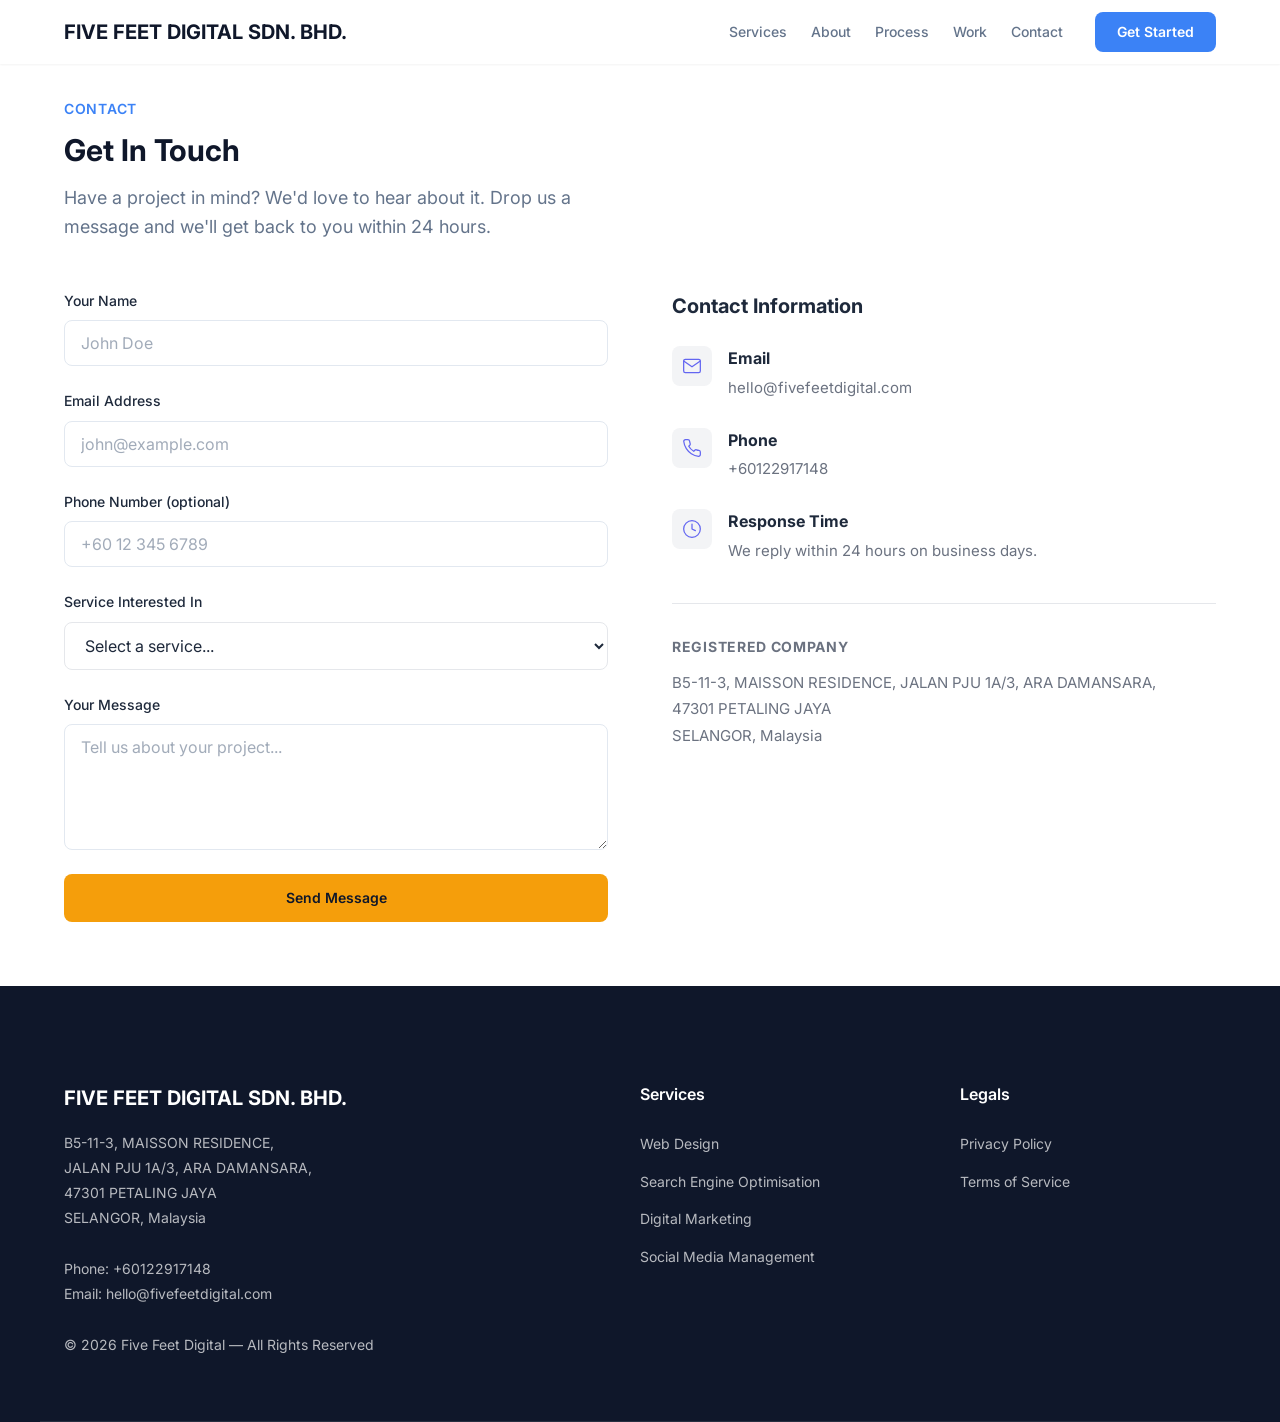
==== commit 076f80ae: "update business address format" ====
--- a/contact.html
+++ b/contact.html
@@ -209,11 +209,7 @@
           <div class="contact-page__company">
             <h3>Registered Company</h3>
             <address>
-              <strong>FIVE FEET DIGITAL SDN. BHD.</strong>
-              B5-11-3, MAISSON RESIDENCE,<br>
-              JALAN PJU 1A/3, ARA DAMANSARA,<br>
-              PETALING JAYA, SELANGOR 47301<br>
-              Malaysia
+              B5-11-3, MAISSON RESIDENCE, JALAN PJU 1A/3, ARA DAMANSARA,<br> 47301 PETALING JAYA<br> SELANGOR, Malaysia
             </address>
           </div>
         </div>
@@ -225,7 +221,7 @@
     <div class="container footer__container">
       <div class="footer__col">
         <h3 class="footer__logo">FIVE FEET DIGITAL SDN. BHD.</h3>
-        <p>B5-11-3, MAISSON RESIDENCE, JALAN PJU 1A/3, <br>ARA DAMANSARA, PETALING JAYA, SELANGOR 47301 Malaysia</p>
+        <p>B5-11-3, MAISSON RESIDENCE,<br> JALAN PJU 1A/3, ARA DAMANSARA,<br>47301 PETALING JAYA<br> SELANGOR, Malaysia</p>
         <br>
         <p>Phone: +60122917148</p>
         <p>Email: hello@fivefeetdigital.com</p>
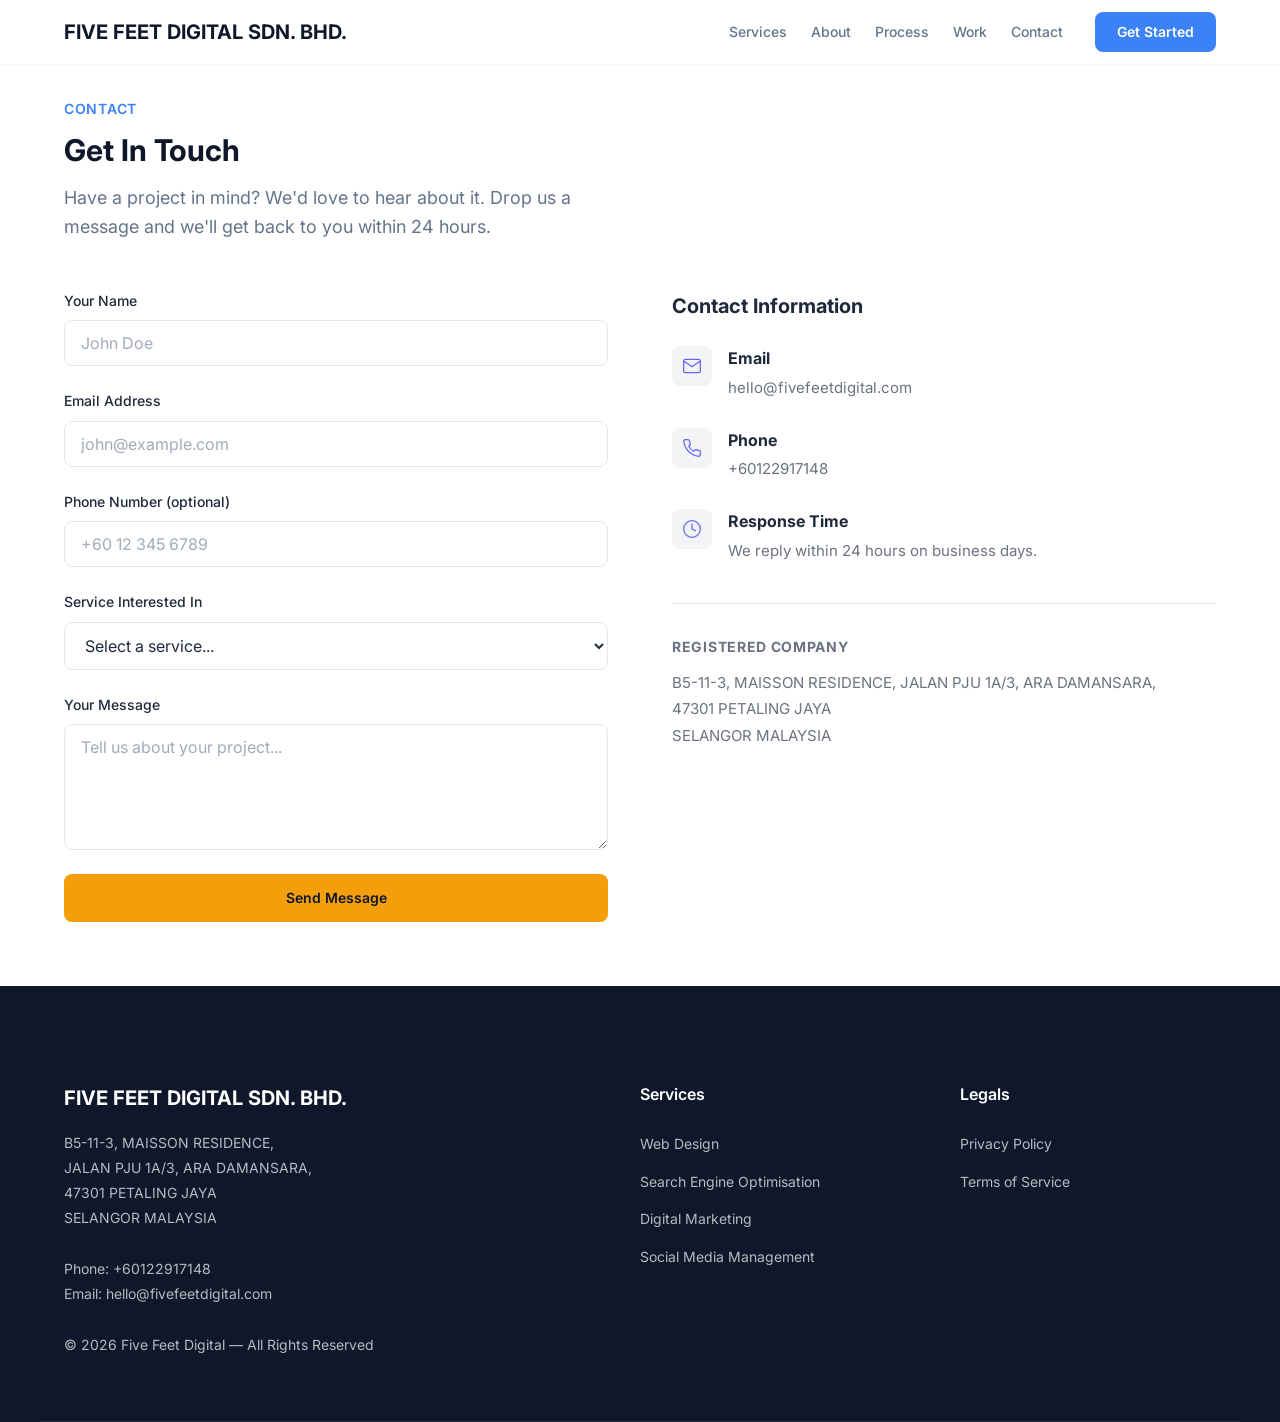
==== commit 00a72ec9: "update address punctuation" ====
--- a/contact.html
+++ b/contact.html
@@ -209,7 +209,7 @@
           <div class="contact-page__company">
             <h3>Registered Company</h3>
             <address>
-              B5-11-3, MAISSON RESIDENCE, JALAN PJU 1A/3, ARA DAMANSARA,<br> 47301 PETALING JAYA<br> SELANGOR, Malaysia
+              B5-11-3, MAISSON RESIDENCE, JALAN PJU 1A/3, ARA DAMANSARA,<br> 47301 PETALING JAYA<br> SELANGOR MALAYSIA
             </address>
           </div>
         </div>
@@ -221,7 +221,7 @@
     <div class="container footer__container">
       <div class="footer__col">
         <h3 class="footer__logo">FIVE FEET DIGITAL SDN. BHD.</h3>
-        <p>B5-11-3, MAISSON RESIDENCE,<br> JALAN PJU 1A/3, ARA DAMANSARA,<br>47301 PETALING JAYA<br> SELANGOR, Malaysia</p>
+        <p>B5-11-3, MAISSON RESIDENCE,<br> JALAN PJU 1A/3, ARA DAMANSARA,<br>47301 PETALING JAYA<br> SELANGOR MALAYSIA</p>
         <br>
         <p>Phone: +60122917148</p>
         <p>Email: hello@fivefeetdigital.com</p>
--- a/style.css
+++ b/style.css
@@ -766,7 +766,7 @@
 /* ===== Contact ===== */
 .contact__container {
   display: grid;
-  grid-template-columns: 1.2fr 0.8fr;
+  grid-template-columns: 1fr 1fr;
   gap: var(--space-3xl);
 }
 
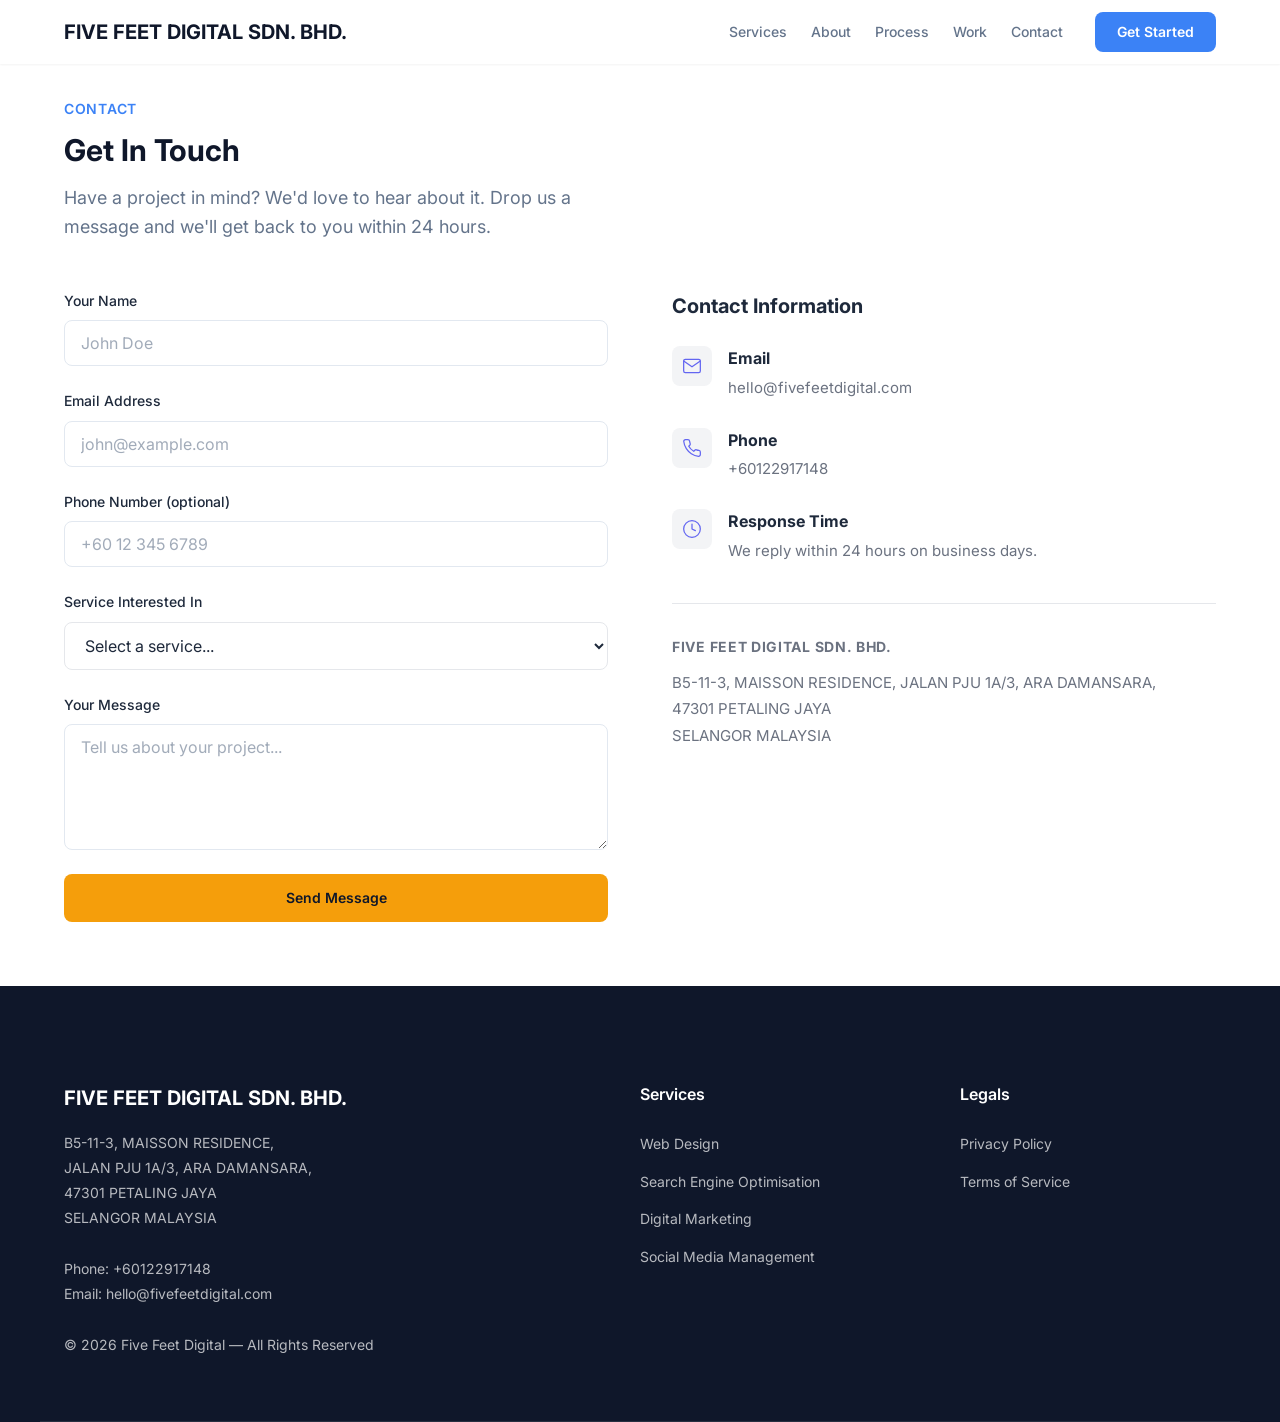
==== commit 37df1c12: "update address" ====
--- a/contact.html
+++ b/contact.html
@@ -207,7 +207,7 @@
           </div>
 
           <div class="contact-page__company">
-            <h3>Registered Company</h3>
+            <h3>FIVE FEET DIGITAL SDN. BHD.</h3>
             <address>
               B5-11-3, MAISSON RESIDENCE, JALAN PJU 1A/3, ARA DAMANSARA,<br> 47301 PETALING JAYA<br> SELANGOR MALAYSIA
             </address>
